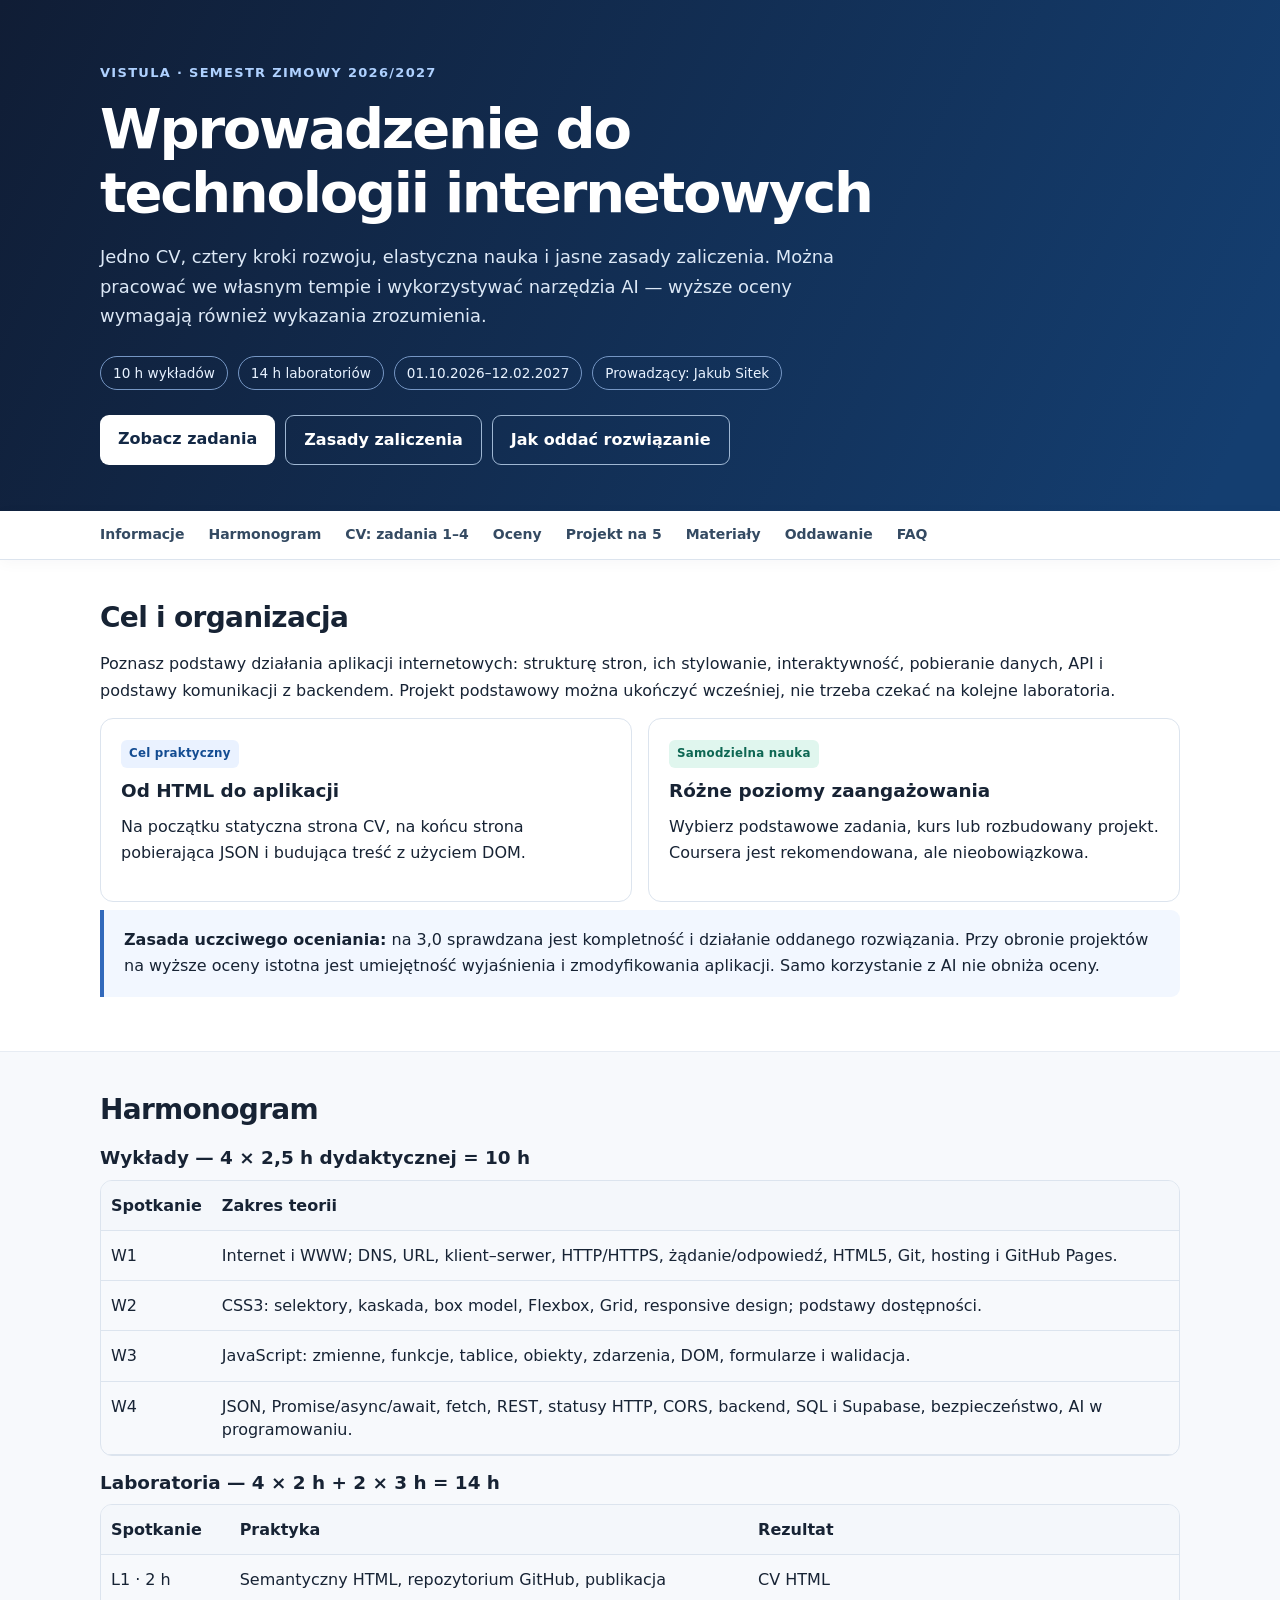
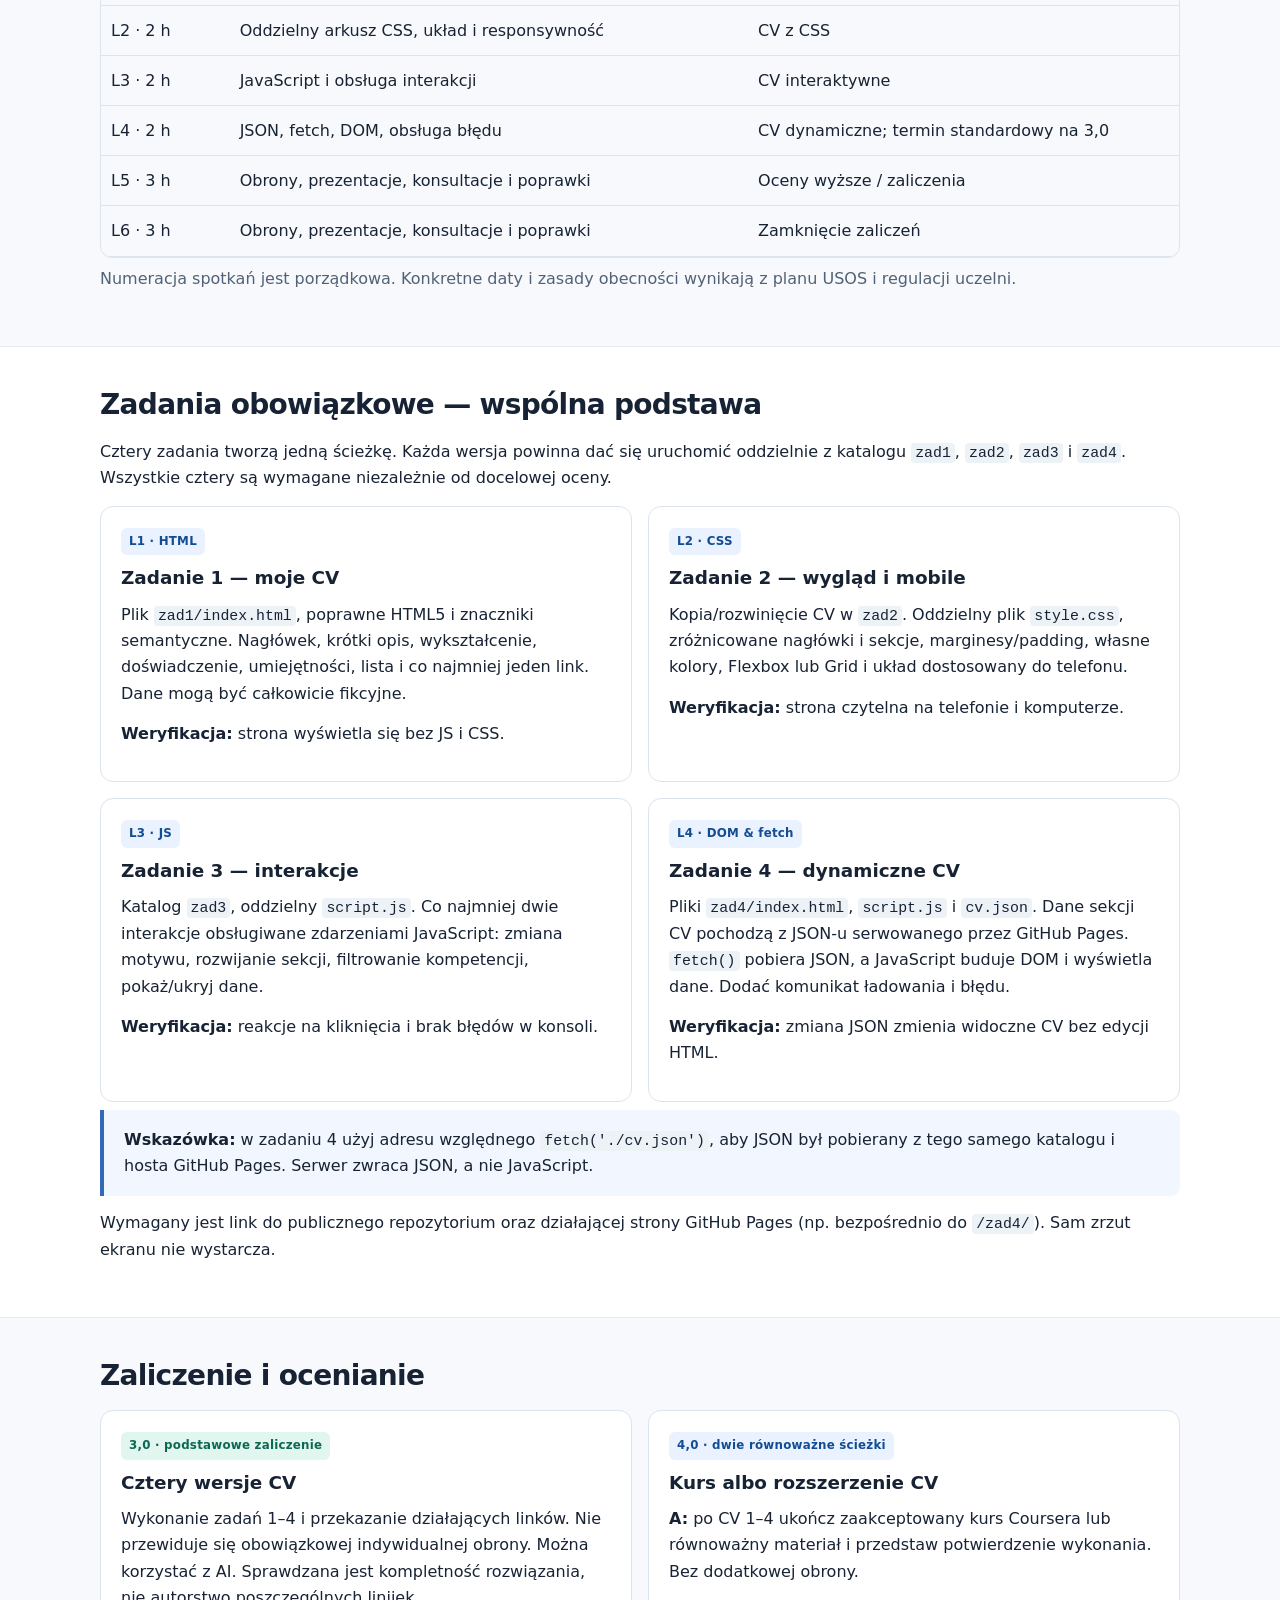
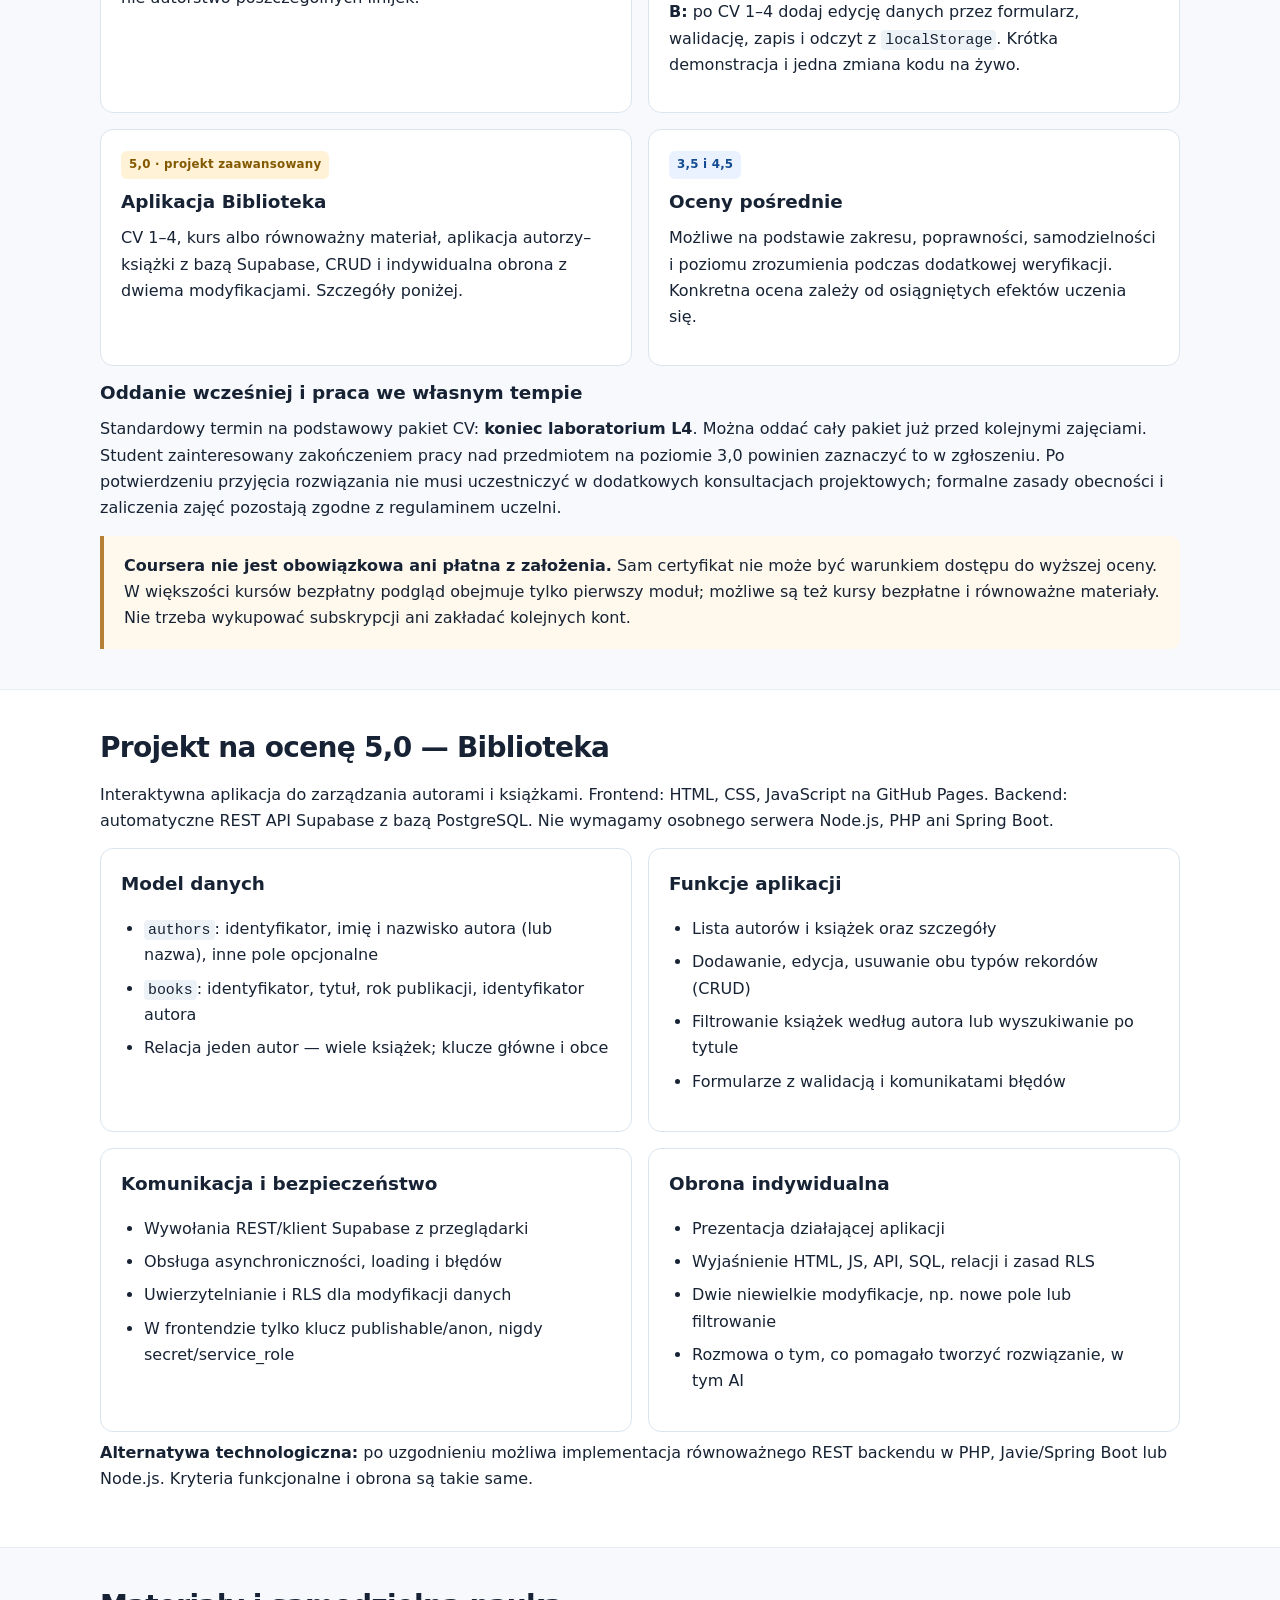
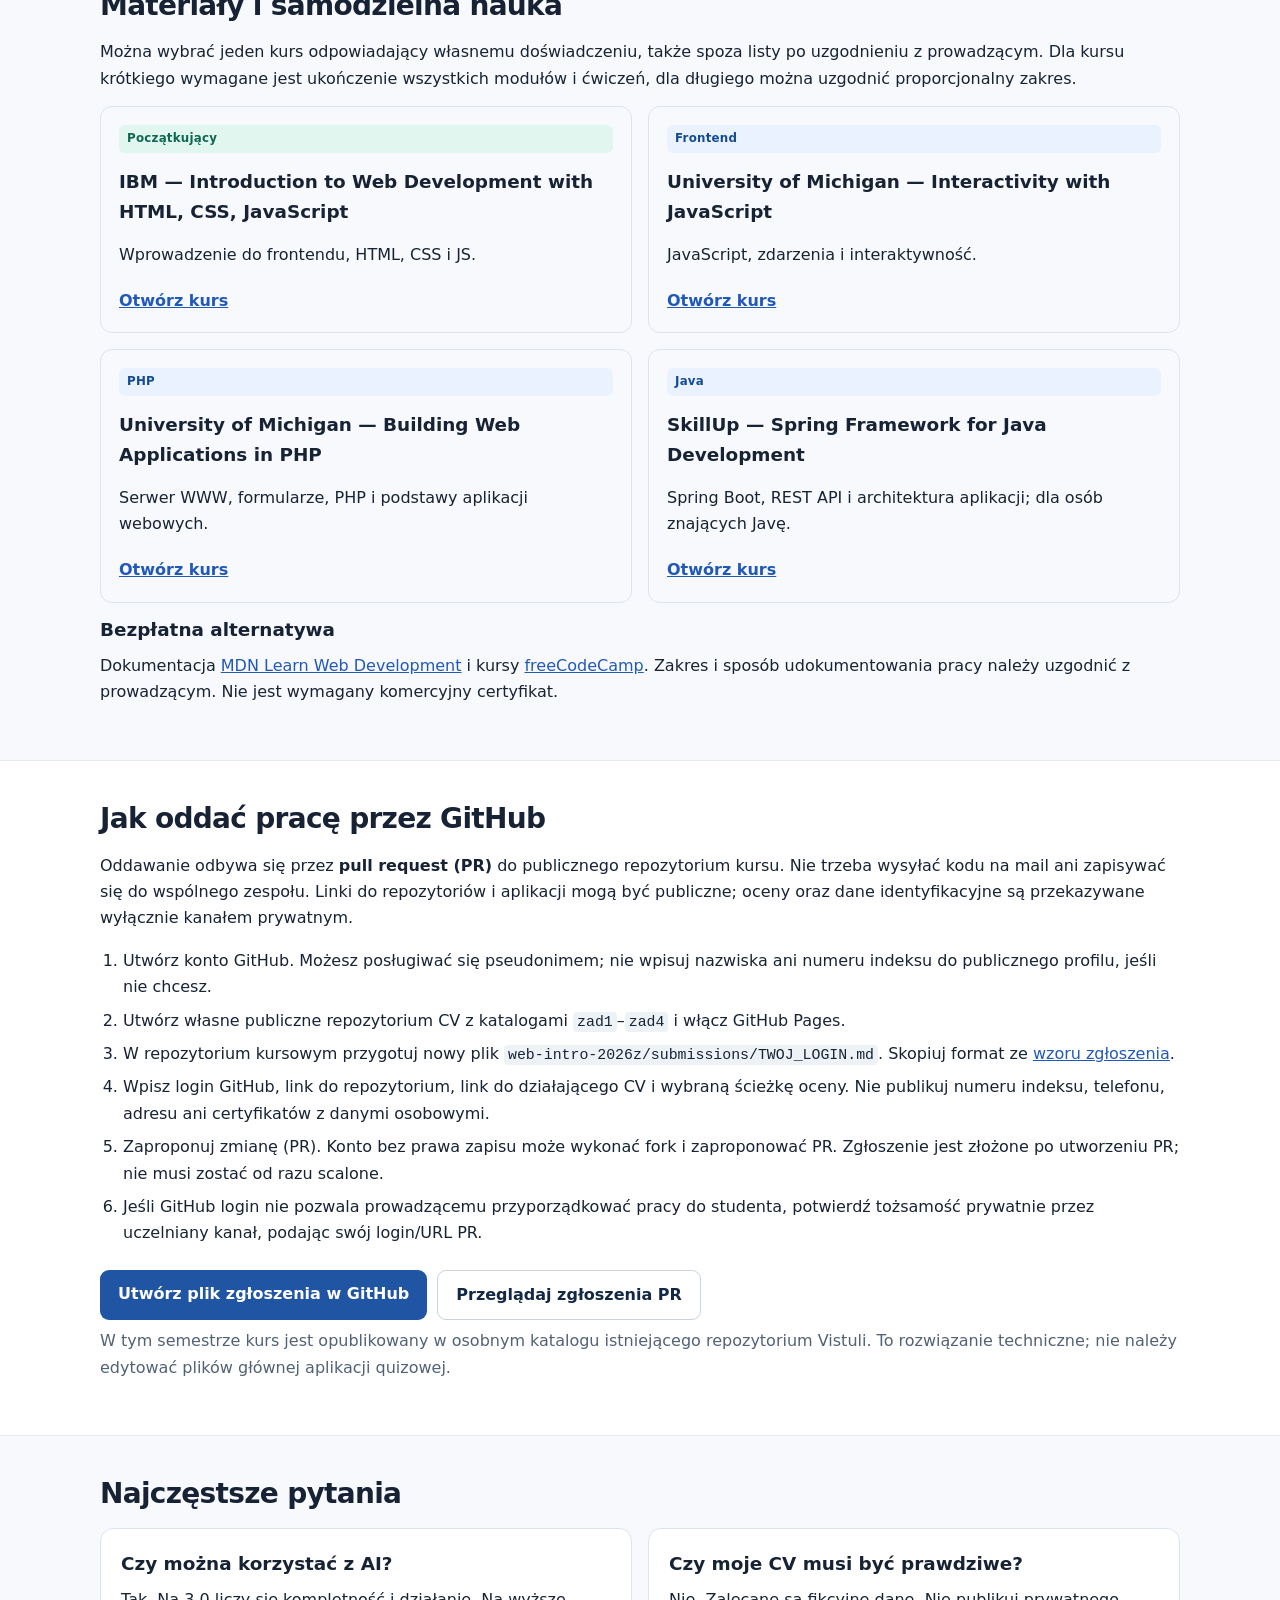
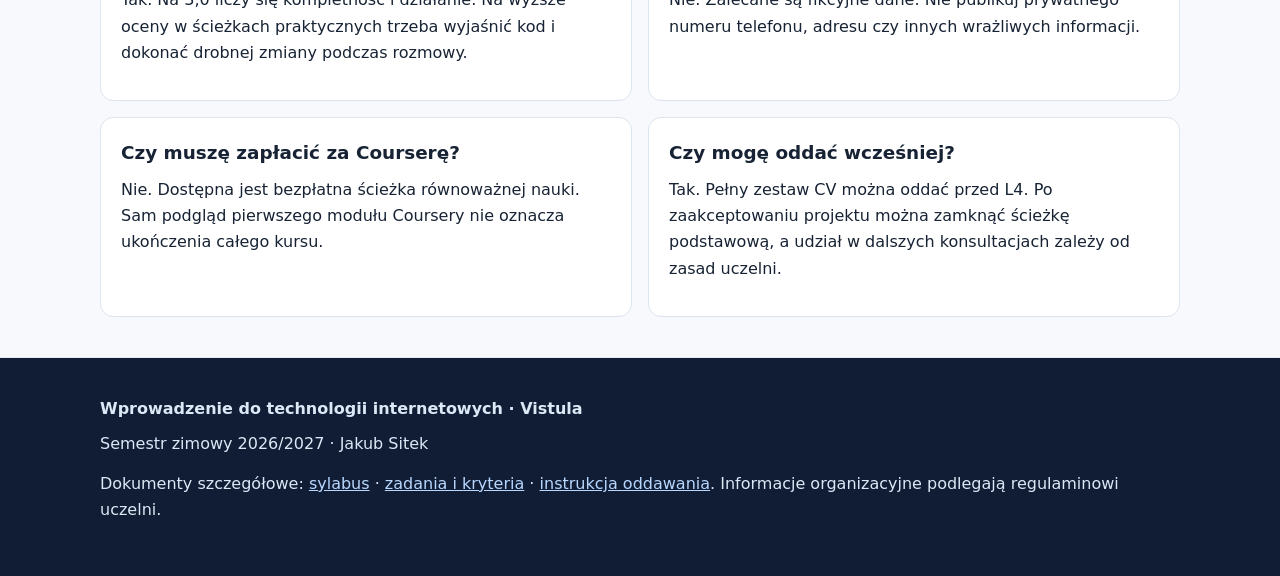
==== web-intro-2026z/index.html @ 608878eb "docs(vistula): add 2026Z web technologies course hub and assignments" ====
<!doctype html>
<html lang="pl">
<head>
  <meta charset="utf-8">
  <meta name="viewport" content="width=device-width, initial-scale=1">
  <meta name="description" content="Wprowadzenie do technologii internetowych — Vistula, semestr zimowy 2026/2027. Program, laboratoria, zaliczenie i zgłoszenia projektów.">
  <title>Wprowadzenie do technologii internetowych | Vistula 2026/27</title>
  <style>
    :root { color-scheme: light; --ink:#172334; --muted:#526276; --blue:#2159b8; --border:#dce4ee; --light:#f4f7fb; --white:#fff; --green:#137b65; }
    * {box-sizing:border-box}html{scroll-behavior:smooth}body{margin:0;background:#fff;color:var(--ink);font:16px/1.65 system-ui,-apple-system,Segoe UI,Roboto,sans-serif}
    a{color:var(--blue)}a:hover{text-decoration-thickness:2px}a:focus-visible,button:focus-visible{outline:3px solid #e8a53b;outline-offset:2px}
    .wrap{width:min(1080px,calc(100% - 36px));margin:auto}
    header{background:linear-gradient(115deg,#101d35 0%,#143e70 95%);color:white;padding:62px 0 46px}
    .eyebrow{font-size:13px;letter-spacing:.1em;text-transform:uppercase;color:#afd1ff;font-weight:750}
    h1{font-size:clamp(2rem,4.5vw,3.5rem);line-height:1.13;max-width:820px;letter-spacing:-.04em;margin:14px 0 18px}
    .lead{font-size:1.12rem;max-width:760px;color:#dce8f6}
    .meta{display:flex;flex-wrap:wrap;gap:10px;margin:25px 0}
    .meta span,.pill{padding:5px 12px;border:1px solid #7596c4;border-radius:100px;font-size:.85rem;color:#e8f2ff}
    .actions{display:flex;gap:10px;flex-wrap:wrap;margin-top:23px}
    .btn{display:inline-block;text-decoration:none;border-radius:9px;padding:11px 18px;background:#fff;color:#132845;font-weight:700}
    .btn.secondary{color:#fff;background:transparent;border:1px solid #9fb7d3}
    nav{position:sticky;top:0;background:#fff;border-bottom:1px solid var(--border);z-index:5;box-shadow:0 3px 14px #15254409}
    nav .wrap{display:flex;gap:24px;overflow:auto;white-space:nowrap;padding:12px 0}
    nav a{text-decoration:none;color:#344a62;font-weight:650;font-size:14px}
    section{padding:40px 0;border-bottom:1px solid #e7ecf3;scroll-margin-top:75px}
    h2{font-size:1.75rem;line-height:1.28;letter-spacing:-.025em;margin:0 0 16px}
    h3{font-size:1.15rem;margin:12px 0 6px}
    p{margin:8px 0 14px}
    .muted{color:var(--muted)}
    .grid{display:grid;grid-template-columns:repeat(2,minmax(0,1fr));gap:16px}
    .card{border:1px solid var(--border);border-radius:13px;background:var(--white);padding:20px}
    .card h3{margin-top:0}
    .tag{display:inline-block;background:#eaf2ff;border-radius:6px;color:#134c92;font-size:.74rem;font-weight:750;letter-spacing:.02em;padding:4px 8px;margin-bottom:8px}
    .tag.good{background:#e0f6ee;color:#0e6753}.tag.gold{background:#fff2d6;color:#835800}
    table{width:100%;border-collapse:collapse;line-height:1.45}
    th,td{border-bottom:1px solid #dce4ee;padding:13px 10px;text-align:left;vertical-align:top}
    th{background:#f4f7fb}
    .scroll{overflow:auto;border:1px solid var(--border);border-radius:12px}
    .scroll table{min-width:640px}
    code{font:0.93em ui-monospace,SFMono-Regular,Consolas,monospace;padding:2px 4px;border-radius:4px;background:#edf2f7}
    ul,ol{padding-left:23px}li{margin:7px 0}
    .note{padding:17px 20px;border-left:4px solid #3269bb;background:#f2f7ff;border-radius:0 9px 9px 0}
    .warn{padding:17px 20px;border-left:4px solid #b58034;background:#fff8ed;border-radius:0 9px 9px 0}
    .subtle{background:#f7f9fc}
    .course{border:1px solid var(--border);border-radius:12px;padding:18px;display:flex;flex-direction:column;gap:6px}
    .course h3{margin:0}
    .course a{font-weight:700}
    footer{background:#101d35;color:#dce8f6;padding:38px 0}
    footer a{color:#b9d8ff}
    @media(max-width:720px){.grid{grid-template-columns:1fr}header{padding:40px 0 30px}section{padding:32px 0}h2{font-size:1.5rem}}
    @media(prefers-reduced-motion:reduce){html{scroll-behavior:auto}}
  </style>
</head>
<body>
  <header>
    <div class="wrap">
      <div class="eyebrow">Vistula · semestr zimowy 2026/2027</div>
      <h1>Wprowadzenie do technologii internetowych</h1>
      <p class="lead">Jedno CV, cztery kroki rozwoju, elastyczna nauka i jasne zasady zaliczenia. Można pracować we własnym tempie i wykorzystywać narzędzia AI — wyższe oceny wymagają również wykazania zrozumienia.</p>
      <div class="meta"><span>10 h wykładów</span><span>14 h laboratoriów</span><span>01.10.2026–12.02.2027</span><span>Prowadzący: Jakub Sitek</span></div>
      <div class="actions">
        <a class="btn" href="#zadania">Zobacz zadania</a>
        <a class="btn secondary" href="#oceny">Zasady zaliczenia</a>
        <a class="btn secondary" href="#oddawanie">Jak oddać rozwiązanie</a>
      </div>
    </div>
  </header>
  <nav aria-label="Nawigacja kursu"><div class="wrap">
    <a href="#start">Informacje</a><a href="#plan">Harmonogram</a><a href="#zadania">CV: zadania 1–4</a><a href="#oceny">Oceny</a><a href="#projekt5">Projekt na 5</a><a href="#kursy">Materiały</a><a href="#oddawanie">Oddawanie</a><a href="#faq">FAQ</a>
  </div></nav>
  <main>
    <section id="start"><div class="wrap">
      <h2>Cel i organizacja</h2>
      <p>Poznasz podstawy działania aplikacji internetowych: strukturę stron, ich stylowanie, interaktywność, pobieranie danych, API i podstawy komunikacji z backendem. Projekt podstawowy można ukończyć wcześniej, nie trzeba czekać na kolejne laboratoria.</p>
      <div class="grid">
        <div class="card"><span class="tag">Cel praktyczny</span><h3>Od HTML do aplikacji</h3><p>Na początku statyczna strona CV, na końcu strona pobierająca JSON i budująca treść z użyciem DOM.</p></div>
        <div class="card"><span class="tag good">Samodzielna nauka</span><h3>Różne poziomy zaangażowania</h3><p>Wybierz podstawowe zadania, kurs lub rozbudowany projekt. Coursera jest rekomendowana, ale nieobowiązkowa.</p></div>
      </div>
      <p class="note"><strong>Zasada uczciwego oceniania:</strong> na 3,0 sprawdzana jest kompletność i działanie oddanego rozwiązania. Przy obronie projektów na wyższe oceny istotna jest umiejętność wyjaśnienia i zmodyfikowania aplikacji. Samo korzystanie z AI nie obniża oceny.</p>
    </div></section>

    <section id="plan" class="subtle"><div class="wrap">
      <h2>Harmonogram</h2>
      <h3>Wykłady — 4 × 2,5 h dydaktycznej = 10 h</h3>
      <div class="scroll"><table><thead><tr><th>Spotkanie</th><th>Zakres teorii</th></tr></thead><tbody>
      <tr><td>W1</td><td>Internet i WWW; DNS, URL, klient–serwer, HTTP/HTTPS, żądanie/odpowiedź, HTML5, Git, hosting i GitHub Pages.</td></tr>
      <tr><td>W2</td><td>CSS3: selektory, kaskada, box model, Flexbox, Grid, responsive design; podstawy dostępności.</td></tr>
      <tr><td>W3</td><td>JavaScript: zmienne, funkcje, tablice, obiekty, zdarzenia, DOM, formularze i walidacja.</td></tr>
      <tr><td>W4</td><td>JSON, Promise/async/await, fetch, REST, statusy HTTP, CORS, backend, SQL i Supabase, bezpieczeństwo, AI w programowaniu.</td></tr>
      </tbody></table></div>
      <h3>Laboratoria — 4 × 2 h + 2 × 3 h = 14 h</h3>
      <div class="scroll"><table><thead><tr><th>Spotkanie</th><th>Praktyka</th><th>Rezultat</th></tr></thead><tbody>
      <tr><td>L1 · 2 h</td><td>Semantyczny HTML, repozytorium GitHub, publikacja</td><td>CV HTML</td></tr>
      <tr><td>L2 · 2 h</td><td>Oddzielny arkusz CSS, układ i responsywność</td><td>CV z CSS</td></tr>
      <tr><td>L3 · 2 h</td><td>JavaScript i obsługa interakcji</td><td>CV interaktywne</td></tr>
      <tr><td>L4 · 2 h</td><td>JSON, fetch, DOM, obsługa błędu</td><td>CV dynamiczne; termin standardowy na 3,0</td></tr>
      <tr><td>L5 · 3 h</td><td>Obrony, prezentacje, konsultacje i poprawki</td><td>Oceny wyższe / zaliczenia</td></tr>
      <tr><td>L6 · 3 h</td><td>Obrony, prezentacje, konsultacje i poprawki</td><td>Zamknięcie zaliczeń</td></tr>
      </tbody></table></div>
      <p class="muted">Numeracja spotkań jest porządkowa. Konkretne daty i zasady obecności wynikają z planu USOS i regulacji uczelni.</p>
    </div></section>

    <section id="zadania"><div class="wrap">
      <h2>Zadania obowiązkowe — wspólna podstawa</h2>
      <p>Cztery zadania tworzą jedną ścieżkę. Każda wersja powinna dać się uruchomić oddzielnie z katalogu <code>zad1</code>, <code>zad2</code>, <code>zad3</code> i <code>zad4</code>. Wszystkie cztery są wymagane niezależnie od docelowej oceny.</p>
      <div class="grid">
        <article class="card"><span class="tag">L1 · HTML</span><h3>Zadanie 1 — moje CV</h3><p>Plik <code>zad1/index.html</code>, poprawne HTML5 i znaczniki semantyczne. Nagłówek, krótki opis, wykształcenie, doświadczenie, umiejętności, lista i co najmniej jeden link. Dane mogą być całkowicie fikcyjne.</p><p><strong>Weryfikacja:</strong> strona wyświetla się bez JS i CSS.</p></article>
        <article class="card"><span class="tag">L2 · CSS</span><h3>Zadanie 2 — wygląd i mobile</h3><p>Kopia/rozwinięcie CV w <code>zad2</code>. Oddzielny plik <code>style.css</code>, zróżnicowane nagłówki i sekcje, marginesy/padding, własne kolory, Flexbox lub Grid i układ dostosowany do telefonu.</p><p><strong>Weryfikacja:</strong> strona czytelna na telefonie i komputerze.</p></article>
        <article class="card"><span class="tag">L3 · JS</span><h3>Zadanie 3 — interakcje</h3><p>Katalog <code>zad3</code>, oddzielny <code>script.js</code>. Co najmniej dwie interakcje obsługiwane zdarzeniami JavaScript: zmiana motywu, rozwijanie sekcji, filtrowanie kompetencji, pokaż/ukryj dane.</p><p><strong>Weryfikacja:</strong> reakcje na kliknięcia i brak błędów w konsoli.</p></article>
        <article class="card"><span class="tag">L4 · DOM & fetch</span><h3>Zadanie 4 — dynamiczne CV</h3><p>Pliki <code>zad4/index.html</code>, <code>script.js</code> i <code>cv.json</code>. Dane sekcji CV pochodzą z JSON-u serwowanego przez GitHub Pages. <code>fetch()</code> pobiera JSON, a JavaScript buduje DOM i wyświetla dane. Dodać komunikat ładowania i błędu.</p><p><strong>Weryfikacja:</strong> zmiana JSON zmienia widoczne CV bez edycji HTML.</p></article>
      </div>
      <p class="note"><strong>Wskazówka:</strong> w zadaniu 4 użyj adresu względnego <code>fetch('./cv.json')</code>, aby JSON był pobierany z tego samego katalogu i hosta GitHub Pages. Serwer zwraca JSON, a nie JavaScript.</p>
      <p>Wymagany jest link do publicznego repozytorium oraz działającej strony GitHub Pages (np. bezpośrednio do <code>/zad4/</code>). Sam zrzut ekranu nie wystarcza.</p>
    </div></section>

    <section id="oceny" class="subtle"><div class="wrap">
      <h2>Zaliczenie i ocenianie</h2>
      <div class="grid">
        <div class="card"><span class="tag good">3,0 · podstawowe zaliczenie</span><h3>Cztery wersje CV</h3><p>Wykonanie zadań 1–4 i przekazanie działających linków. Nie przewiduje się obowiązkowej indywidualnej obrony. Można korzystać z AI. Sprawdzana jest kompletność rozwiązania, nie autorstwo poszczególnych linijek.</p></div>
        <div class="card"><span class="tag">4,0 · dwie równoważne ścieżki</span><h3>Kurs albo rozszerzenie CV</h3><p><strong>A:</strong> po CV 1–4 ukończ zaakceptowany kurs Coursera lub równoważny materiał i przedstaw potwierdzenie wykonania. Bez dodatkowej obrony.</p><p><strong>B:</strong> po CV 1–4 dodaj edycję danych przez formularz, walidację, zapis i odczyt z <code>localStorage</code>. Krótka demonstracja i jedna zmiana kodu na żywo.</p></div>
        <div class="card"><span class="tag gold">5,0 · projekt zaawansowany</span><h3>Aplikacja Biblioteka</h3><p>CV 1–4, kurs albo równoważny materiał, aplikacja autorzy–książki z bazą Supabase, CRUD i indywidualna obrona z dwiema modyfikacjami. Szczegóły poniżej.</p></div>
        <div class="card"><span class="tag">3,5 i 4,5</span><h3>Oceny pośrednie</h3><p>Możliwe na podstawie zakresu, poprawności, samodzielności i poziomu zrozumienia podczas dodatkowej weryfikacji. Konkretna ocena zależy od osiągniętych efektów uczenia się.</p></div>
      </div>
      <h3>Oddanie wcześniej i praca we własnym tempie</h3>
      <p>Standardowy termin na podstawowy pakiet CV: <strong>koniec laboratorium L4</strong>. Można oddać cały pakiet już przed kolejnymi zajęciami. Student zainteresowany zakończeniem pracy nad przedmiotem na poziomie 3,0 powinien zaznaczyć to w zgłoszeniu. Po potwierdzeniu przyjęcia rozwiązania nie musi uczestniczyć w dodatkowych konsultacjach projektowych; formalne zasady obecności i zaliczenia zajęć pozostają zgodne z regulaminem uczelni.</p>
      <div class="warn"><strong>Coursera nie jest obowiązkowa ani płatna z założenia.</strong> Sam certyfikat nie może być warunkiem dostępu do wyższej oceny. W większości kursów bezpłatny podgląd obejmuje tylko pierwszy moduł; możliwe są też kursy bezpłatne i równoważne materiały. Nie trzeba wykupować subskrypcji ani zakładać kolejnych kont.</div>
    </div></section>

    <section id="projekt5"><div class="wrap">
      <h2>Projekt na ocenę 5,0 — Biblioteka</h2>
      <p>Interaktywna aplikacja do zarządzania autorami i książkami. Frontend: HTML, CSS, JavaScript na GitHub Pages. Backend: automatyczne REST API Supabase z bazą PostgreSQL. Nie wymagamy osobnego serwera Node.js, PHP ani Spring Boot.</p>
      <div class="grid">
        <div class="card"><h3>Model danych</h3><ul><li><code>authors</code>: identyfikator, imię i nazwisko autora (lub nazwa), inne pole opcjonalne</li><li><code>books</code>: identyfikator, tytuł, rok publikacji, identyfikator autora</li><li>Relacja jeden autor — wiele książek; klucze główne i obce</li></ul></div>
        <div class="card"><h3>Funkcje aplikacji</h3><ul><li>Lista autorów i książek oraz szczegóły</li><li>Dodawanie, edycja, usuwanie obu typów rekordów (CRUD)</li><li>Filtrowanie książek według autora lub wyszukiwanie po tytule</li><li>Formularze z walidacją i komunikatami błędów</li></ul></div>
        <div class="card"><h3>Komunikacja i bezpieczeństwo</h3><ul><li>Wywołania REST/klient Supabase z przeglądarki</li><li>Obsługa asynchroniczności, loading i błędów</li><li>Uwierzytelnianie i RLS dla modyfikacji danych</li><li>W frontendzie tylko klucz publishable/anon, nigdy secret/service_role</li></ul></div>
        <div class="card"><h3>Obrona indywidualna</h3><ul><li>Prezentacja działającej aplikacji</li><li>Wyjaśnienie HTML, JS, API, SQL, relacji i zasad RLS</li><li>Dwie niewielkie modyfikacje, np. nowe pole lub filtrowanie</li><li>Rozmowa o tym, co pomagało tworzyć rozwiązanie, w tym AI</li></ul></div>
      </div>
      <p><strong>Alternatywa technologiczna:</strong> po uzgodnieniu możliwa implementacja równoważnego REST backendu w PHP, Javie/Spring Boot lub Node.js. Kryteria funkcjonalne i obrona są takie same.</p>
    </div></section>

    <section id="kursy" class="subtle"><div class="wrap">
      <h2>Materiały i samodzielna nauka</h2>
      <p>Można wybrać jeden kurs odpowiadający własnemu doświadczeniu, także spoza listy po uzgodnieniu z prowadzącym. Dla kursu krótkiego wymagane jest ukończenie wszystkich modułów i ćwiczeń, dla długiego można uzgodnić proporcjonalny zakres.</p>
      <div class="grid">
        <div class="course"><span class="tag good">Początkujący</span><h3>IBM — Introduction to Web Development with HTML, CSS, JavaScript</h3><p>Wprowadzenie do frontendu, HTML, CSS i JS.</p><a href="https://www.coursera.org/learn/introduction-to-web-development-with-html-css-javacript" target="_blank" rel="noopener noreferrer">Otwórz kurs</a></div>
        <div class="course"><span class="tag">Frontend</span><h3>University of Michigan — Interactivity with JavaScript</h3><p>JavaScript, zdarzenia i interaktywność.</p><a href="https://www.coursera.org/learn/javascript" target="_blank" rel="noopener noreferrer">Otwórz kurs</a></div>
        <div class="course"><span class="tag">PHP</span><h3>University of Michigan — Building Web Applications in PHP</h3><p>Serwer WWW, formularze, PHP i podstawy aplikacji webowych.</p><a href="https://www.coursera.org/learn/web-applications-php" target="_blank" rel="noopener noreferrer">Otwórz kurs</a></div>
        <div class="course"><span class="tag">Java</span><h3>SkillUp — Spring Framework for Java Development</h3><p>Spring Boot, REST API i architektura aplikacji; dla osób znających Javę.</p><a href="https://www.coursera.org/learn/spring-framework-for-java-development" target="_blank" rel="noopener noreferrer">Otwórz kurs</a></div>
      </div>
      <h3>Bezpłatna alternatywa</h3>
      <p>Dokumentacja <a href="https://developer.mozilla.org/en-US/docs/Learn_web_development" target="_blank" rel="noopener noreferrer">MDN Learn Web Development</a> i kursy <a href="https://www.freecodecamp.org/learn/" target="_blank" rel="noopener noreferrer">freeCodeCamp</a>. Zakres i sposób udokumentowania pracy należy uzgodnić z prowadzącym. Nie jest wymagany komercyjny certyfikat.</p>
    </div></section>

    <section id="oddawanie"><div class="wrap">
      <h2>Jak oddać pracę przez GitHub</h2>
      <p>Oddawanie odbywa się przez <strong>pull request (PR)</strong> do publicznego repozytorium kursu. Nie trzeba wysyłać kodu na mail ani zapisywać się do wspólnego zespołu. Linki do repozytoriów i aplikacji mogą być publiczne; oceny oraz dane identyfikacyjne są przekazywane wyłącznie kanałem prywatnym.</p>
      <ol>
        <li>Utwórz konto GitHub. Możesz posługiwać się pseudonimem; nie wpisuj nazwiska ani numeru indeksu do publicznego profilu, jeśli nie chcesz.</li>
        <li>Utwórz własne publiczne repozytorium CV z katalogami <code>zad1</code>–<code>zad4</code> i włącz GitHub Pages.</li>
        <li>W repozytorium kursowym przygotuj nowy plik <code>web-intro-2026z/submissions/TWOJ_LOGIN.md</code>. Skopiuj format ze <a href="submissions/_TEMPLATE.md">wzoru zgłoszenia</a>.</li>
        <li>Wpisz login GitHub, link do repozytorium, link do działającego CV i wybraną ścieżkę oceny. Nie publikuj numeru indeksu, telefonu, adresu ani certyfikatów z danymi osobowymi.</li>
        <li>Zaproponuj zmianę (PR). Konto bez prawa zapisu może wykonać fork i zaproponować PR. Zgłoszenie jest złożone po utworzeniu PR; nie musi zostać od razu scalone.</li>
        <li>Jeśli GitHub login nie pozwala prowadzącemu przyporządkować pracy do studenta, potwierdź tożsamość prywatnie przez uczelniany kanał, podając swój login/URL PR.</li>
      </ol>
      <div class="actions"><a class="btn" style="background:#2055a3;color:white" href="https://github.com/jakubsitekai/vistula-claude-glm/new/main/web-intro-2026z/submissions" target="_blank" rel="noopener noreferrer">Utwórz plik zgłoszenia w GitHub</a><a class="btn" style="border:1px solid #c7d3e2" href="https://github.com/jakubsitekai/vistula-claude-glm/pulls" target="_blank" rel="noopener noreferrer">Przeglądaj zgłoszenia PR</a></div>
      <p class="muted">W tym semestrze kurs jest opublikowany w osobnym katalogu istniejącego repozytorium Vistuli. To rozwiązanie techniczne; nie należy edytować plików głównej aplikacji quizowej.</p>
    </div></section>

    <section id="faq" class="subtle"><div class="wrap">
      <h2>Najczęstsze pytania</h2>
      <div class="grid">
        <div class="card"><h3>Czy można korzystać z AI?</h3><p>Tak. Na 3,0 liczy się kompletność i działanie. Na wyższe oceny w ścieżkach praktycznych trzeba wyjaśnić kod i dokonać drobnej zmiany podczas rozmowy.</p></div>
        <div class="card"><h3>Czy moje CV musi być prawdziwe?</h3><p>Nie. Zalecane są fikcyjne dane. Nie publikuj prywatnego numeru telefonu, adresu czy innych wrażliwych informacji.</p></div>
        <div class="card"><h3>Czy muszę zapłacić za Courserę?</h3><p>Nie. Dostępna jest bezpłatna ścieżka równoważnej nauki. Sam podgląd pierwszego modułu Coursery nie oznacza ukończenia całego kursu.</p></div>
        <div class="card"><h3>Czy mogę oddać wcześniej?</h3><p>Tak. Pełny zestaw CV można oddać przed L4. Po zaakceptowaniu projektu można zamknąć ścieżkę podstawową, a udział w dalszych konsultacjach zależy od zasad uczelni.</p></div>
      </div>
    </div></section>
  </main>
  <footer><div class="wrap"><strong>Wprowadzenie do technologii internetowych · Vistula</strong><p>Semestr zimowy 2026/2027 · Jakub Sitek</p><p>Dokumenty szczegółowe: <a href="syllabus.md">sylabus</a> · <a href="assignments.md">zadania i kryteria</a> · <a href="submissions/README.md">instrukcja oddawania</a>. Informacje organizacyjne podlegają regulaminowi uczelni.</p></div></footer>
</body></html>
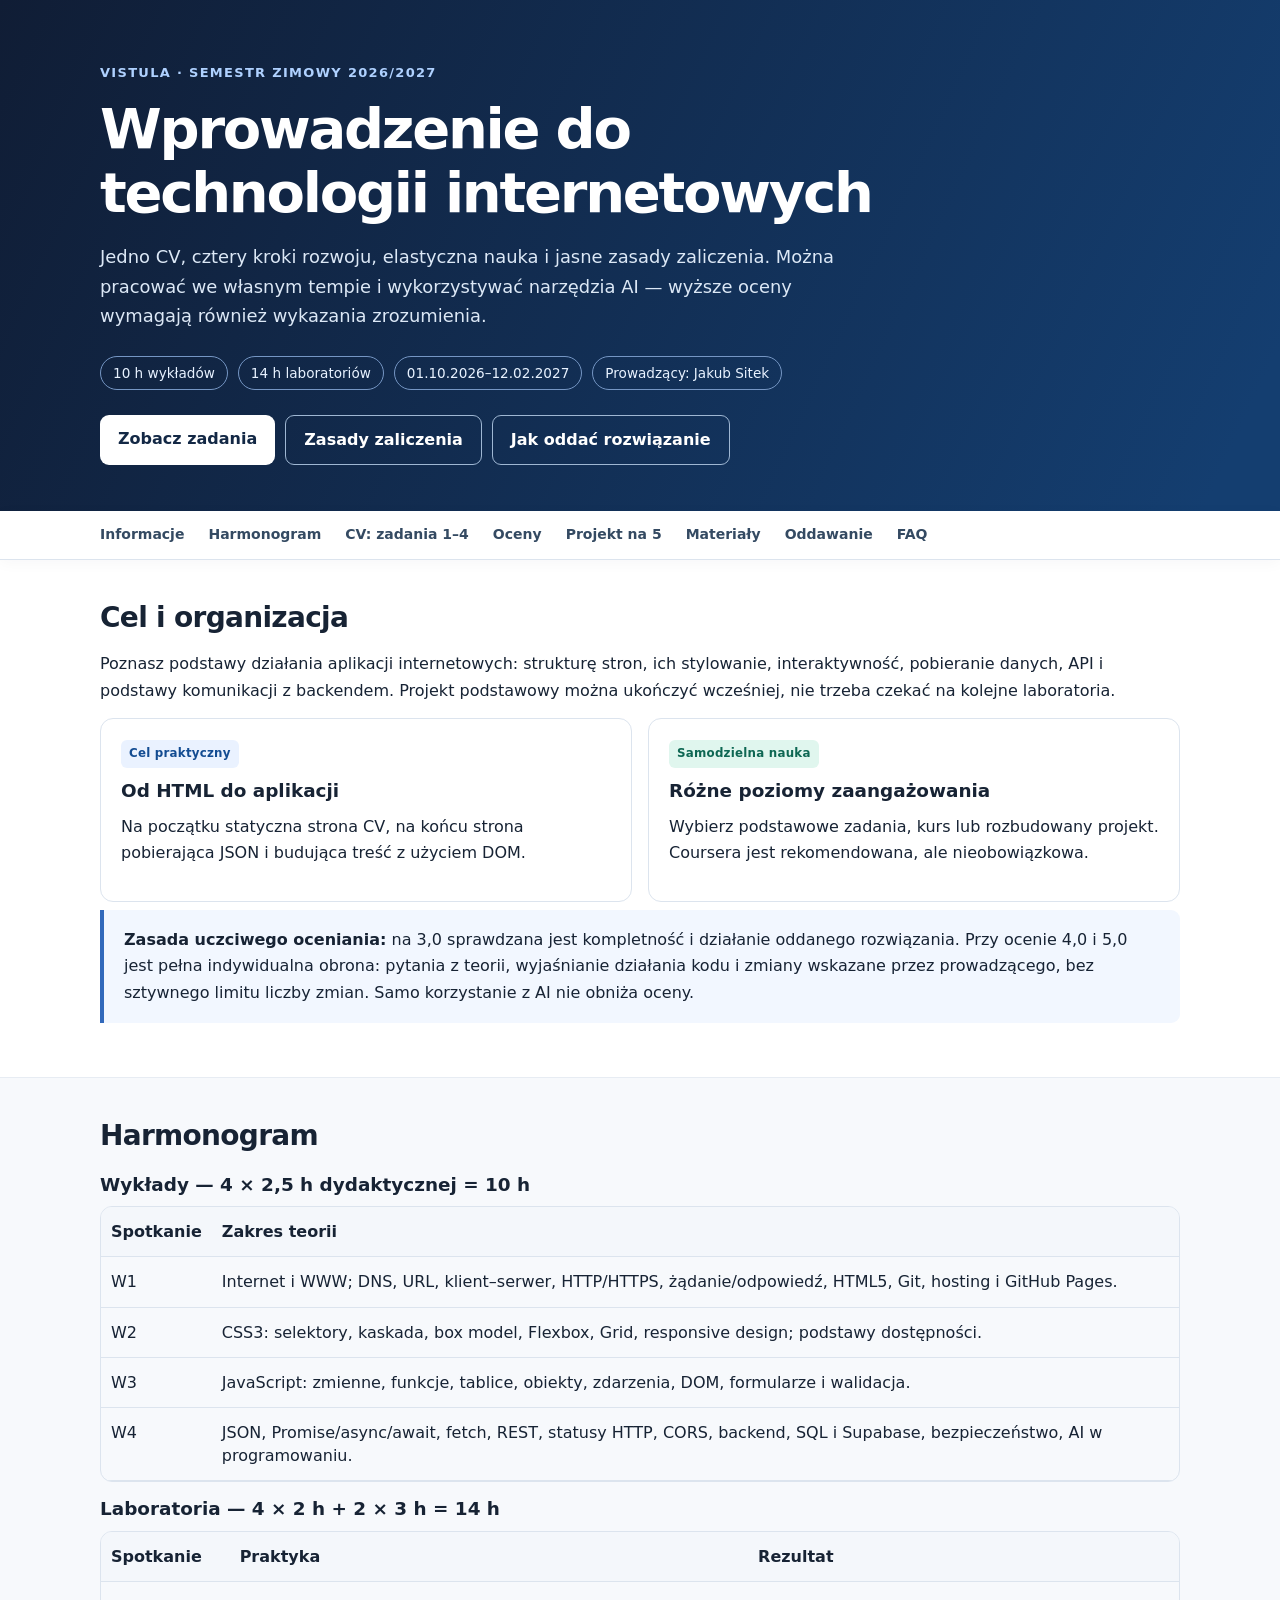
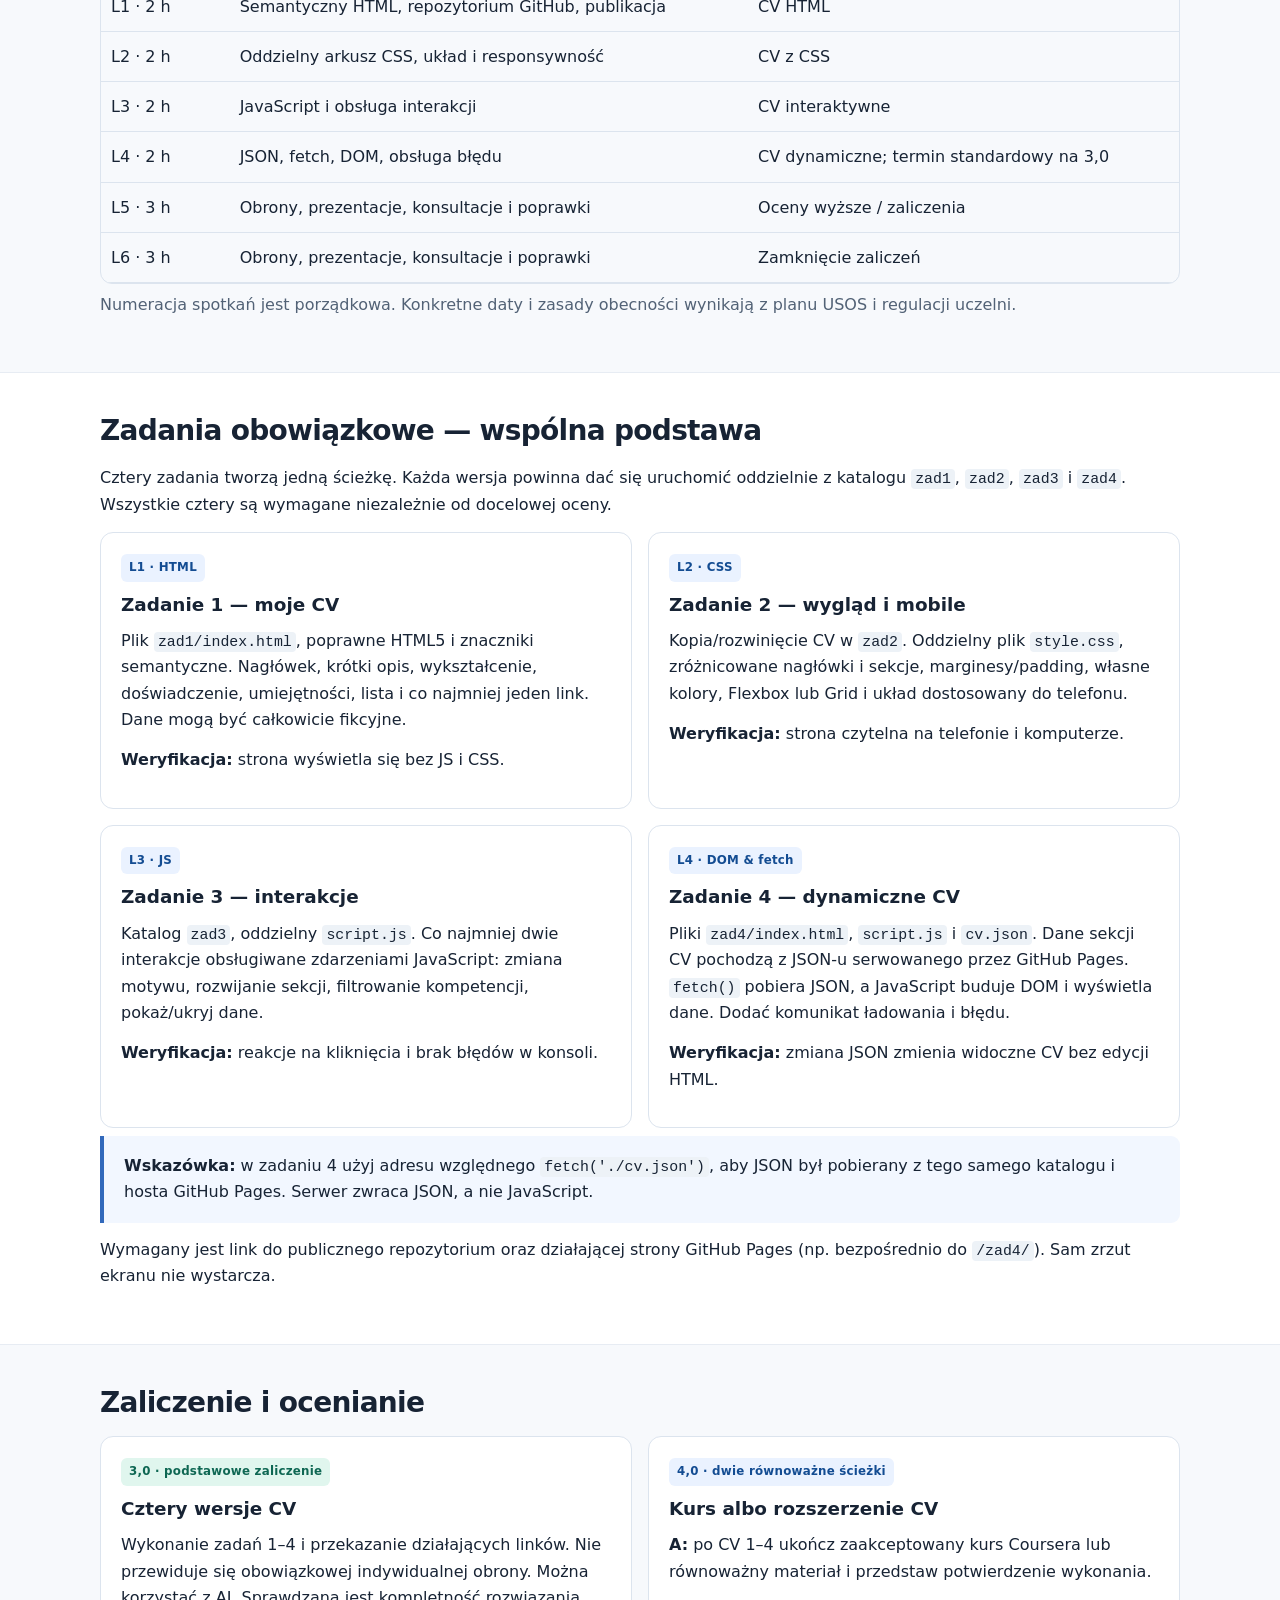
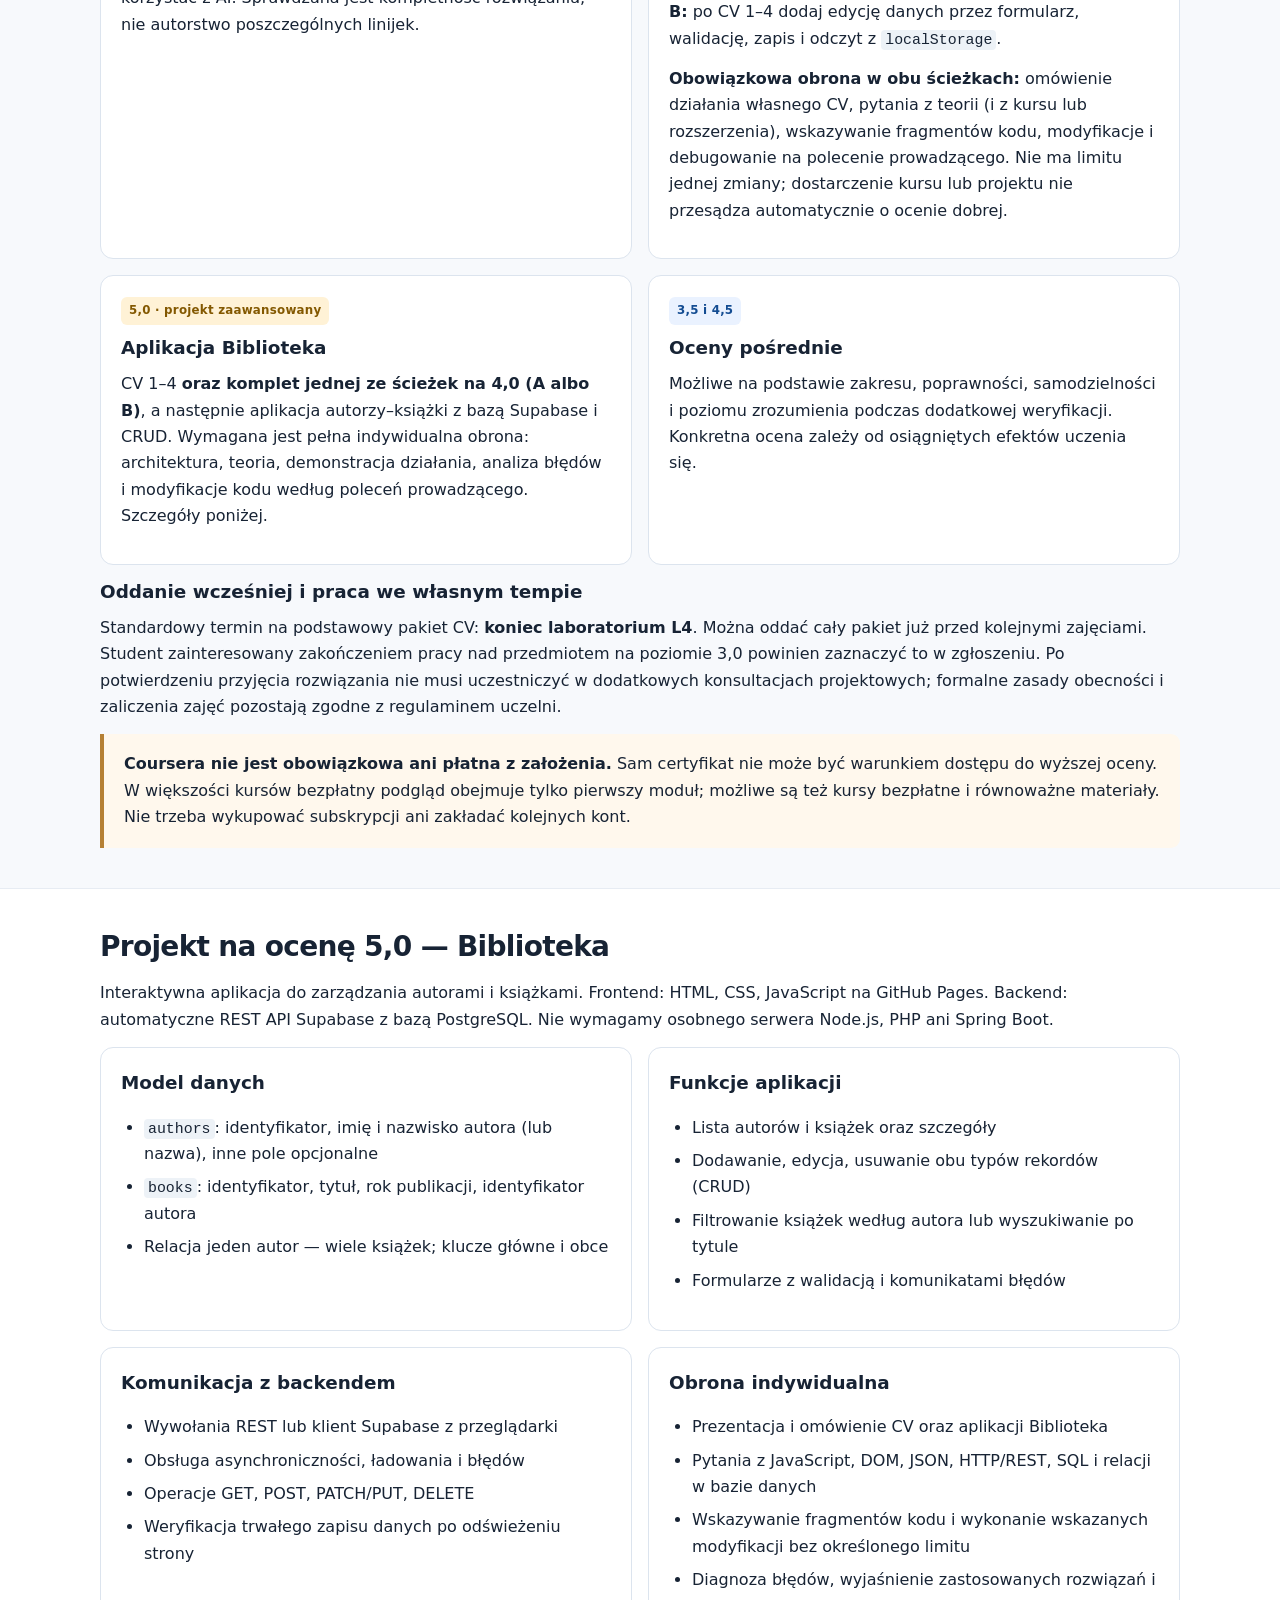
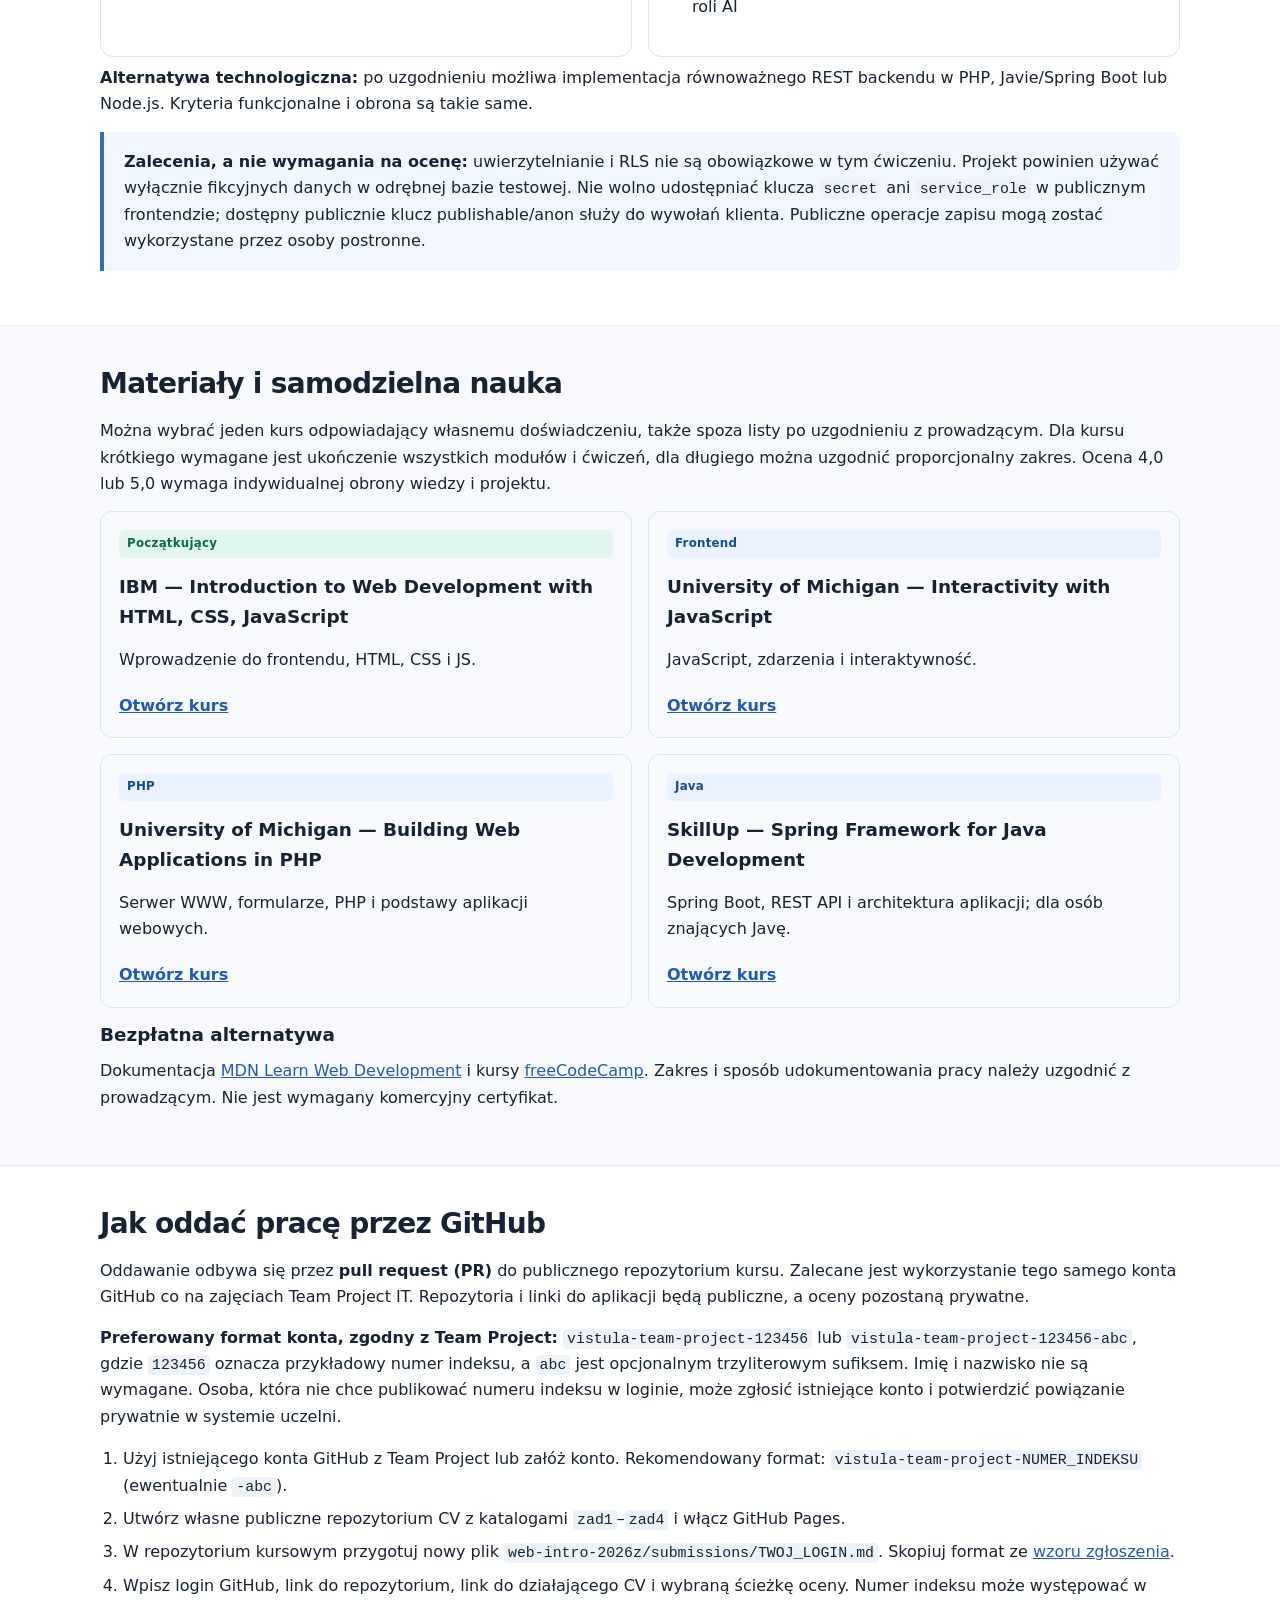
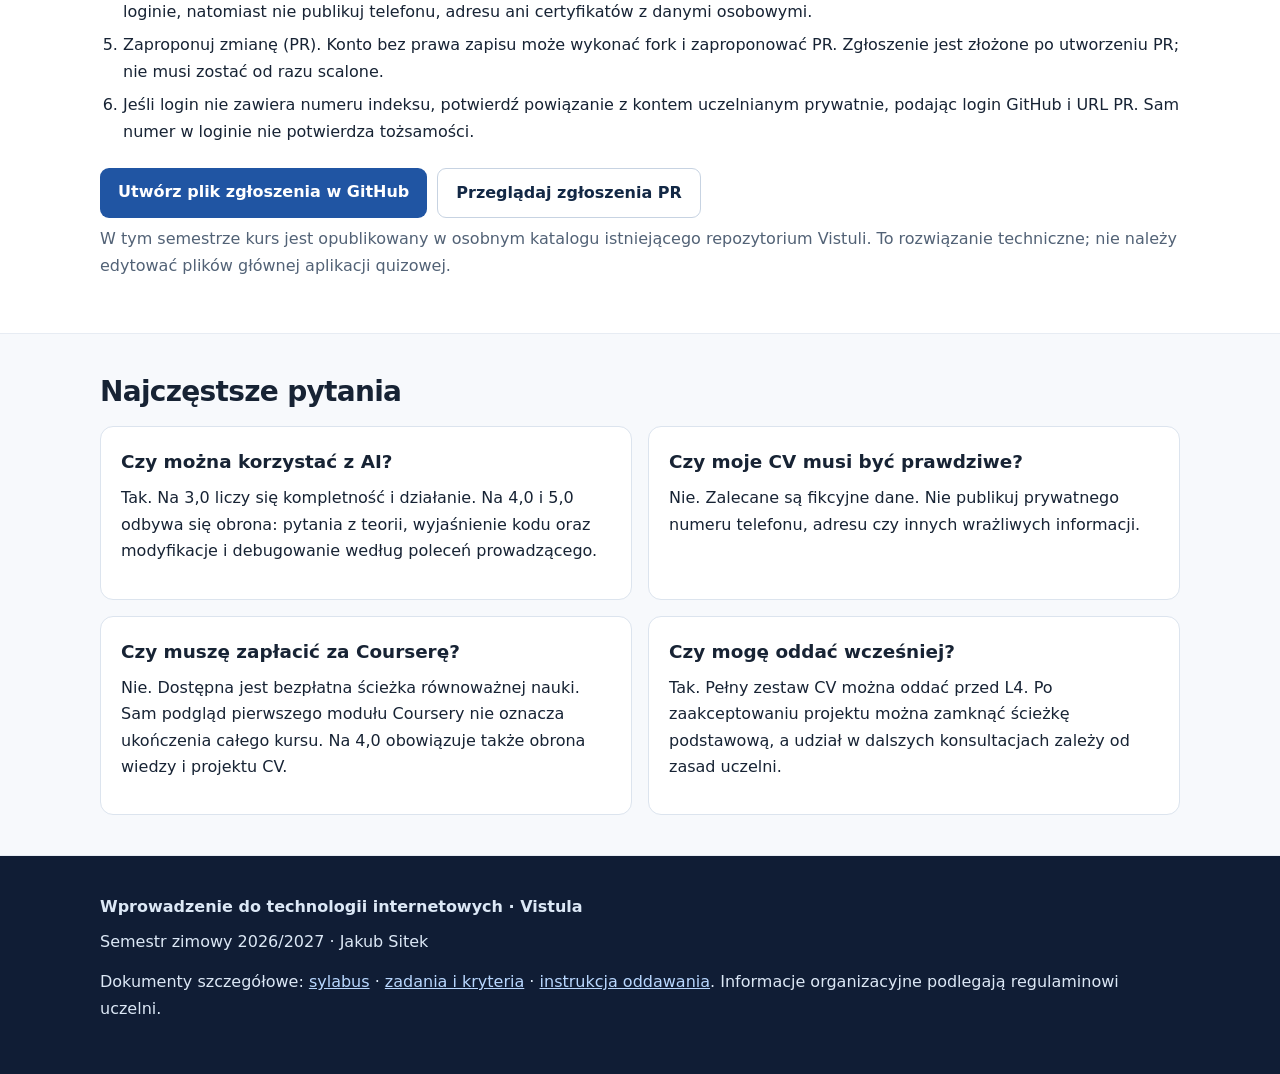
==== commit 78f7a1ca: "docs(vistula): strengthen oral defenses, align GitHub IDs, simplify Supabase requirements" ====
--- a/web-intro-2026z/index.html
+++ b/web-intro-2026z/index.html
@@ -76,7 +76,7 @@
         <div class="card"><span class="tag">Cel praktyczny</span><h3>Od HTML do aplikacji</h3><p>Na początku statyczna strona CV, na końcu strona pobierająca JSON i budująca treść z użyciem DOM.</p></div>
         <div class="card"><span class="tag good">Samodzielna nauka</span><h3>Różne poziomy zaangażowania</h3><p>Wybierz podstawowe zadania, kurs lub rozbudowany projekt. Coursera jest rekomendowana, ale nieobowiązkowa.</p></div>
       </div>
-      <p class="note"><strong>Zasada uczciwego oceniania:</strong> na 3,0 sprawdzana jest kompletność i działanie oddanego rozwiązania. Przy obronie projektów na wyższe oceny istotna jest umiejętność wyjaśnienia i zmodyfikowania aplikacji. Samo korzystanie z AI nie obniża oceny.</p>
+      <p class="note"><strong>Zasada uczciwego oceniania:</strong> na 3,0 sprawdzana jest kompletność i działanie oddanego rozwiązania. Przy ocenie 4,0 i 5,0 jest pełna indywidualna obrona: pytania z teorii, wyjaśnianie działania kodu i zmiany wskazane przez prowadzącego, bez sztywnego limitu liczby zmian. Samo korzystanie z AI nie obniża oceny.</p>
     </div></section>
 
     <section id="plan" class="subtle"><div class="wrap">
@@ -117,8 +117,8 @@
       <h2>Zaliczenie i ocenianie</h2>
       <div class="grid">
         <div class="card"><span class="tag good">3,0 · podstawowe zaliczenie</span><h3>Cztery wersje CV</h3><p>Wykonanie zadań 1–4 i przekazanie działających linków. Nie przewiduje się obowiązkowej indywidualnej obrony. Można korzystać z AI. Sprawdzana jest kompletność rozwiązania, nie autorstwo poszczególnych linijek.</p></div>
-        <div class="card"><span class="tag">4,0 · dwie równoważne ścieżki</span><h3>Kurs albo rozszerzenie CV</h3><p><strong>A:</strong> po CV 1–4 ukończ zaakceptowany kurs Coursera lub równoważny materiał i przedstaw potwierdzenie wykonania. Bez dodatkowej obrony.</p><p><strong>B:</strong> po CV 1–4 dodaj edycję danych przez formularz, walidację, zapis i odczyt z <code>localStorage</code>. Krótka demonstracja i jedna zmiana kodu na żywo.</p></div>
-        <div class="card"><span class="tag gold">5,0 · projekt zaawansowany</span><h3>Aplikacja Biblioteka</h3><p>CV 1–4, kurs albo równoważny materiał, aplikacja autorzy–książki z bazą Supabase, CRUD i indywidualna obrona z dwiema modyfikacjami. Szczegóły poniżej.</p></div>
+        <div class="card"><span class="tag">4,0 · dwie równoważne ścieżki</span><h3>Kurs albo rozszerzenie CV</h3><p><strong>A:</strong> po CV 1–4 ukończ zaakceptowany kurs Coursera lub równoważny materiał i przedstaw potwierdzenie wykonania.</p><p><strong>B:</strong> po CV 1–4 dodaj edycję danych przez formularz, walidację, zapis i odczyt z <code>localStorage</code>.</p><p><strong>Obowiązkowa obrona w obu ścieżkach:</strong> omówienie działania własnego CV, pytania z teorii (i z kursu lub rozszerzenia), wskazywanie fragmentów kodu, modyfikacje i debugowanie na polecenie prowadzącego. Nie ma limitu jednej zmiany; dostarczenie kursu lub projektu nie przesądza automatycznie o ocenie dobrej.</p></div>
+        <div class="card"><span class="tag gold">5,0 · projekt zaawansowany</span><h3>Aplikacja Biblioteka</h3><p>CV 1–4 <strong>oraz komplet jednej ze ścieżek na 4,0 (A albo B)</strong>, a następnie aplikacja autorzy–książki z bazą Supabase i CRUD. Wymagana jest pełna indywidualna obrona: architektura, teoria, demonstracja działania, analiza błędów i modyfikacje kodu według poleceń prowadzącego. Szczegóły poniżej.</p></div>
         <div class="card"><span class="tag">3,5 i 4,5</span><h3>Oceny pośrednie</h3><p>Możliwe na podstawie zakresu, poprawności, samodzielności i poziomu zrozumienia podczas dodatkowej weryfikacji. Konkretna ocena zależy od osiągniętych efektów uczenia się.</p></div>
       </div>
       <h3>Oddanie wcześniej i praca we własnym tempie</h3>
@@ -132,15 +132,15 @@
       <div class="grid">
         <div class="card"><h3>Model danych</h3><ul><li><code>authors</code>: identyfikator, imię i nazwisko autora (lub nazwa), inne pole opcjonalne</li><li><code>books</code>: identyfikator, tytuł, rok publikacji, identyfikator autora</li><li>Relacja jeden autor — wiele książek; klucze główne i obce</li></ul></div>
         <div class="card"><h3>Funkcje aplikacji</h3><ul><li>Lista autorów i książek oraz szczegóły</li><li>Dodawanie, edycja, usuwanie obu typów rekordów (CRUD)</li><li>Filtrowanie książek według autora lub wyszukiwanie po tytule</li><li>Formularze z walidacją i komunikatami błędów</li></ul></div>
-        <div class="card"><h3>Komunikacja i bezpieczeństwo</h3><ul><li>Wywołania REST/klient Supabase z przeglądarki</li><li>Obsługa asynchroniczności, loading i błędów</li><li>Uwierzytelnianie i RLS dla modyfikacji danych</li><li>W frontendzie tylko klucz publishable/anon, nigdy secret/service_role</li></ul></div>
-        <div class="card"><h3>Obrona indywidualna</h3><ul><li>Prezentacja działającej aplikacji</li><li>Wyjaśnienie HTML, JS, API, SQL, relacji i zasad RLS</li><li>Dwie niewielkie modyfikacje, np. nowe pole lub filtrowanie</li><li>Rozmowa o tym, co pomagało tworzyć rozwiązanie, w tym AI</li></ul></div>
+        <div class="card"><h3>Komunikacja z backendem</h3><ul><li>Wywołania REST lub klient Supabase z przeglądarki</li><li>Obsługa asynchroniczności, ładowania i błędów</li><li>Operacje GET, POST, PATCH/PUT, DELETE</li><li>Weryfikacja trwałego zapisu danych po odświeżeniu strony</li></ul></div>
+        <div class="card"><h3>Obrona indywidualna</h3><ul><li>Prezentacja i omówienie CV oraz aplikacji Biblioteka</li><li>Pytania z JavaScript, DOM, JSON, HTTP/REST, SQL i relacji w bazie danych</li><li>Wskazywanie fragmentów kodu i wykonanie wskazanych modyfikacji bez określonego limitu</li><li>Diagnoza błędów, wyjaśnienie zastosowanych rozwiązań i roli AI</li></ul></div>
       </div>
-      <p><strong>Alternatywa technologiczna:</strong> po uzgodnieniu możliwa implementacja równoważnego REST backendu w PHP, Javie/Spring Boot lub Node.js. Kryteria funkcjonalne i obrona są takie same.</p>
+      <p><strong>Alternatywa technologiczna:</strong> po uzgodnieniu możliwa implementacja równoważnego REST backendu w PHP, Javie/Spring Boot lub Node.js. Kryteria funkcjonalne i obrona są takie same.</p><p class="note"><strong>Zalecenia, a nie wymagania na ocenę:</strong> uwierzytelnianie i RLS nie są obowiązkowe w tym ćwiczeniu. Projekt powinien używać wyłącznie fikcyjnych danych w odrębnej bazie testowej. Nie wolno udostępniać klucza <code>secret</code> ani <code>service_role</code> w publicznym frontendzie; dostępny publicznie klucz publishable/anon służy do wywołań klienta. Publiczne operacje zapisu mogą zostać wykorzystane przez osoby postronne.</p>
     </div></section>
 
     <section id="kursy" class="subtle"><div class="wrap">
       <h2>Materiały i samodzielna nauka</h2>
-      <p>Można wybrać jeden kurs odpowiadający własnemu doświadczeniu, także spoza listy po uzgodnieniu z prowadzącym. Dla kursu krótkiego wymagane jest ukończenie wszystkich modułów i ćwiczeń, dla długiego można uzgodnić proporcjonalny zakres.</p>
+      <p>Można wybrać jeden kurs odpowiadający własnemu doświadczeniu, także spoza listy po uzgodnieniu z prowadzącym. Dla kursu krótkiego wymagane jest ukończenie wszystkich modułów i ćwiczeń, dla długiego można uzgodnić proporcjonalny zakres. Ocena 4,0 lub 5,0 wymaga indywidualnej obrony wiedzy i projektu.</p>
       <div class="grid">
         <div class="course"><span class="tag good">Początkujący</span><h3>IBM — Introduction to Web Development with HTML, CSS, JavaScript</h3><p>Wprowadzenie do frontendu, HTML, CSS i JS.</p><a href="https://www.coursera.org/learn/introduction-to-web-development-with-html-css-javacript" target="_blank" rel="noopener noreferrer">Otwórz kurs</a></div>
         <div class="course"><span class="tag">Frontend</span><h3>University of Michigan — Interactivity with JavaScript</h3><p>JavaScript, zdarzenia i interaktywność.</p><a href="https://www.coursera.org/learn/javascript" target="_blank" rel="noopener noreferrer">Otwórz kurs</a></div>
@@ -153,14 +153,14 @@
 
     <section id="oddawanie"><div class="wrap">
       <h2>Jak oddać pracę przez GitHub</h2>
-      <p>Oddawanie odbywa się przez <strong>pull request (PR)</strong> do publicznego repozytorium kursu. Nie trzeba wysyłać kodu na mail ani zapisywać się do wspólnego zespołu. Linki do repozytoriów i aplikacji mogą być publiczne; oceny oraz dane identyfikacyjne są przekazywane wyłącznie kanałem prywatnym.</p>
+      <p>Oddawanie odbywa się przez <strong>pull request (PR)</strong> do publicznego repozytorium kursu. Zalecane jest wykorzystanie tego samego konta GitHub co na zajęciach Team Project IT. Repozytoria i linki do aplikacji będą publiczne, a oceny pozostaną prywatne.</p><p><strong>Preferowany format konta, zgodny z Team Project:</strong> <code>vistula-team-project-123456</code> lub <code>vistula-team-project-123456-abc</code>, gdzie <code>123456</code> oznacza przykładowy numer indeksu, a <code>abc</code> jest opcjonalnym trzyliterowym sufiksem. Imię i nazwisko nie są wymagane. Osoba, która nie chce publikować numeru indeksu w loginie, może zgłosić istniejące konto i potwierdzić powiązanie prywatnie w systemie uczelni.</p>
       <ol>
-        <li>Utwórz konto GitHub. Możesz posługiwać się pseudonimem; nie wpisuj nazwiska ani numeru indeksu do publicznego profilu, jeśli nie chcesz.</li>
+        <li>Użyj istniejącego konta GitHub z Team Project lub załóż konto. Rekomendowany format: <code>vistula-team-project-NUMER_INDEKSU</code> (ewentualnie <code>-abc</code>).</li>
         <li>Utwórz własne publiczne repozytorium CV z katalogami <code>zad1</code>–<code>zad4</code> i włącz GitHub Pages.</li>
         <li>W repozytorium kursowym przygotuj nowy plik <code>web-intro-2026z/submissions/TWOJ_LOGIN.md</code>. Skopiuj format ze <a href="submissions/_TEMPLATE.md">wzoru zgłoszenia</a>.</li>
-        <li>Wpisz login GitHub, link do repozytorium, link do działającego CV i wybraną ścieżkę oceny. Nie publikuj numeru indeksu, telefonu, adresu ani certyfikatów z danymi osobowymi.</li>
+        <li>Wpisz login GitHub, link do repozytorium, link do działającego CV i wybraną ścieżkę oceny. Numer indeksu może występować w loginie, natomiast nie publikuj telefonu, adresu ani certyfikatów z danymi osobowymi.</li>
         <li>Zaproponuj zmianę (PR). Konto bez prawa zapisu może wykonać fork i zaproponować PR. Zgłoszenie jest złożone po utworzeniu PR; nie musi zostać od razu scalone.</li>
-        <li>Jeśli GitHub login nie pozwala prowadzącemu przyporządkować pracy do studenta, potwierdź tożsamość prywatnie przez uczelniany kanał, podając swój login/URL PR.</li>
+        <li>Jeśli login nie zawiera numeru indeksu, potwierdź powiązanie z kontem uczelnianym prywatnie, podając login GitHub i URL PR. Sam numer w loginie nie potwierdza tożsamości.</li>
       </ol>
       <div class="actions"><a class="btn" style="background:#2055a3;color:white" href="https://github.com/jakubsitekai/vistula-claude-glm/new/main/web-intro-2026z/submissions" target="_blank" rel="noopener noreferrer">Utwórz plik zgłoszenia w GitHub</a><a class="btn" style="border:1px solid #c7d3e2" href="https://github.com/jakubsitekai/vistula-claude-glm/pulls" target="_blank" rel="noopener noreferrer">Przeglądaj zgłoszenia PR</a></div>
       <p class="muted">W tym semestrze kurs jest opublikowany w osobnym katalogu istniejącego repozytorium Vistuli. To rozwiązanie techniczne; nie należy edytować plików głównej aplikacji quizowej.</p>
@@ -169,9 +169,9 @@
     <section id="faq" class="subtle"><div class="wrap">
       <h2>Najczęstsze pytania</h2>
       <div class="grid">
-        <div class="card"><h3>Czy można korzystać z AI?</h3><p>Tak. Na 3,0 liczy się kompletność i działanie. Na wyższe oceny w ścieżkach praktycznych trzeba wyjaśnić kod i dokonać drobnej zmiany podczas rozmowy.</p></div>
+        <div class="card"><h3>Czy można korzystać z AI?</h3><p>Tak. Na 3,0 liczy się kompletność i działanie. Na 4,0 i 5,0 odbywa się obrona: pytania z teorii, wyjaśnienie kodu oraz modyfikacje i debugowanie według poleceń prowadzącego.</p></div>
         <div class="card"><h3>Czy moje CV musi być prawdziwe?</h3><p>Nie. Zalecane są fikcyjne dane. Nie publikuj prywatnego numeru telefonu, adresu czy innych wrażliwych informacji.</p></div>
-        <div class="card"><h3>Czy muszę zapłacić za Courserę?</h3><p>Nie. Dostępna jest bezpłatna ścieżka równoważnej nauki. Sam podgląd pierwszego modułu Coursery nie oznacza ukończenia całego kursu.</p></div>
+        <div class="card"><h3>Czy muszę zapłacić za Courserę?</h3><p>Nie. Dostępna jest bezpłatna ścieżka równoważnej nauki. Sam podgląd pierwszego modułu Coursery nie oznacza ukończenia całego kursu. Na 4,0 obowiązuje także obrona wiedzy i projektu CV.</p></div>
         <div class="card"><h3>Czy mogę oddać wcześniej?</h3><p>Tak. Pełny zestaw CV można oddać przed L4. Po zaakceptowaniu projektu można zamknąć ścieżkę podstawową, a udział w dalszych konsultacjach zależy od zasad uczelni.</p></div>
       </div>
     </div></section>
